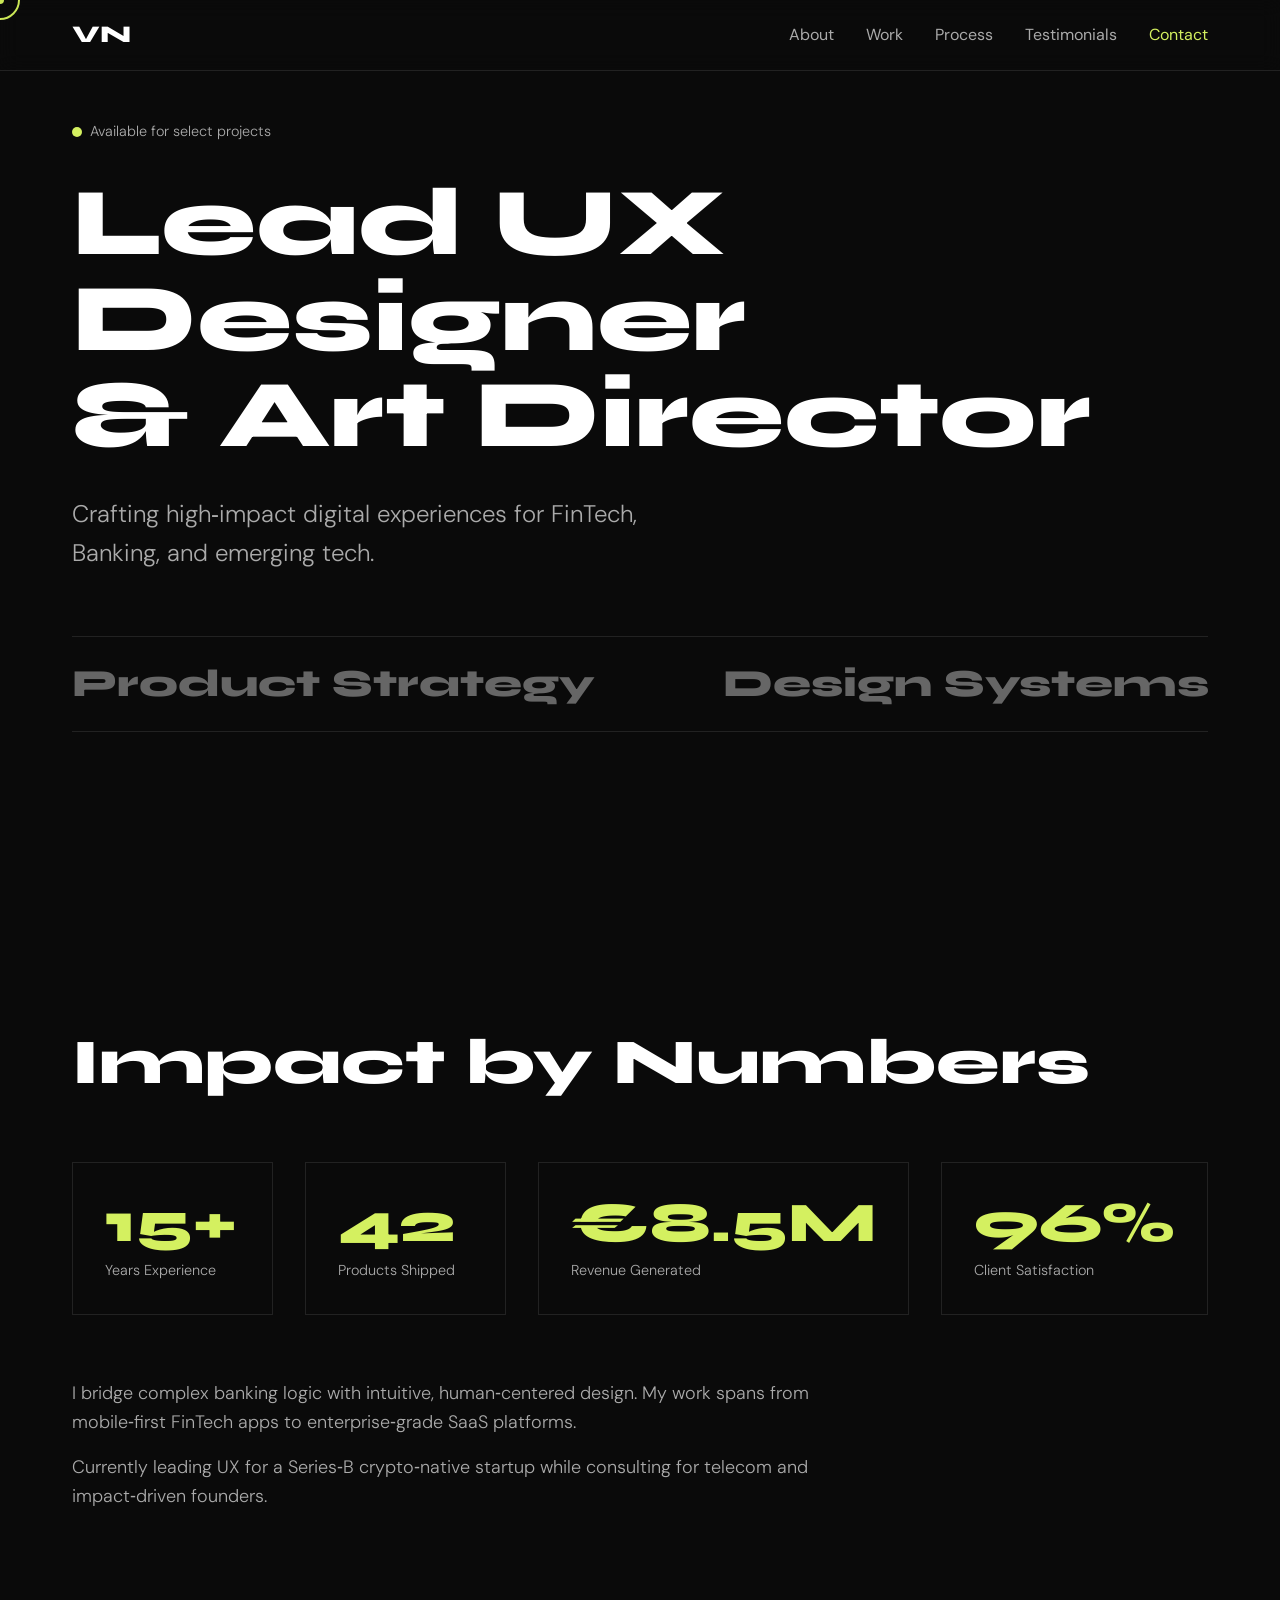
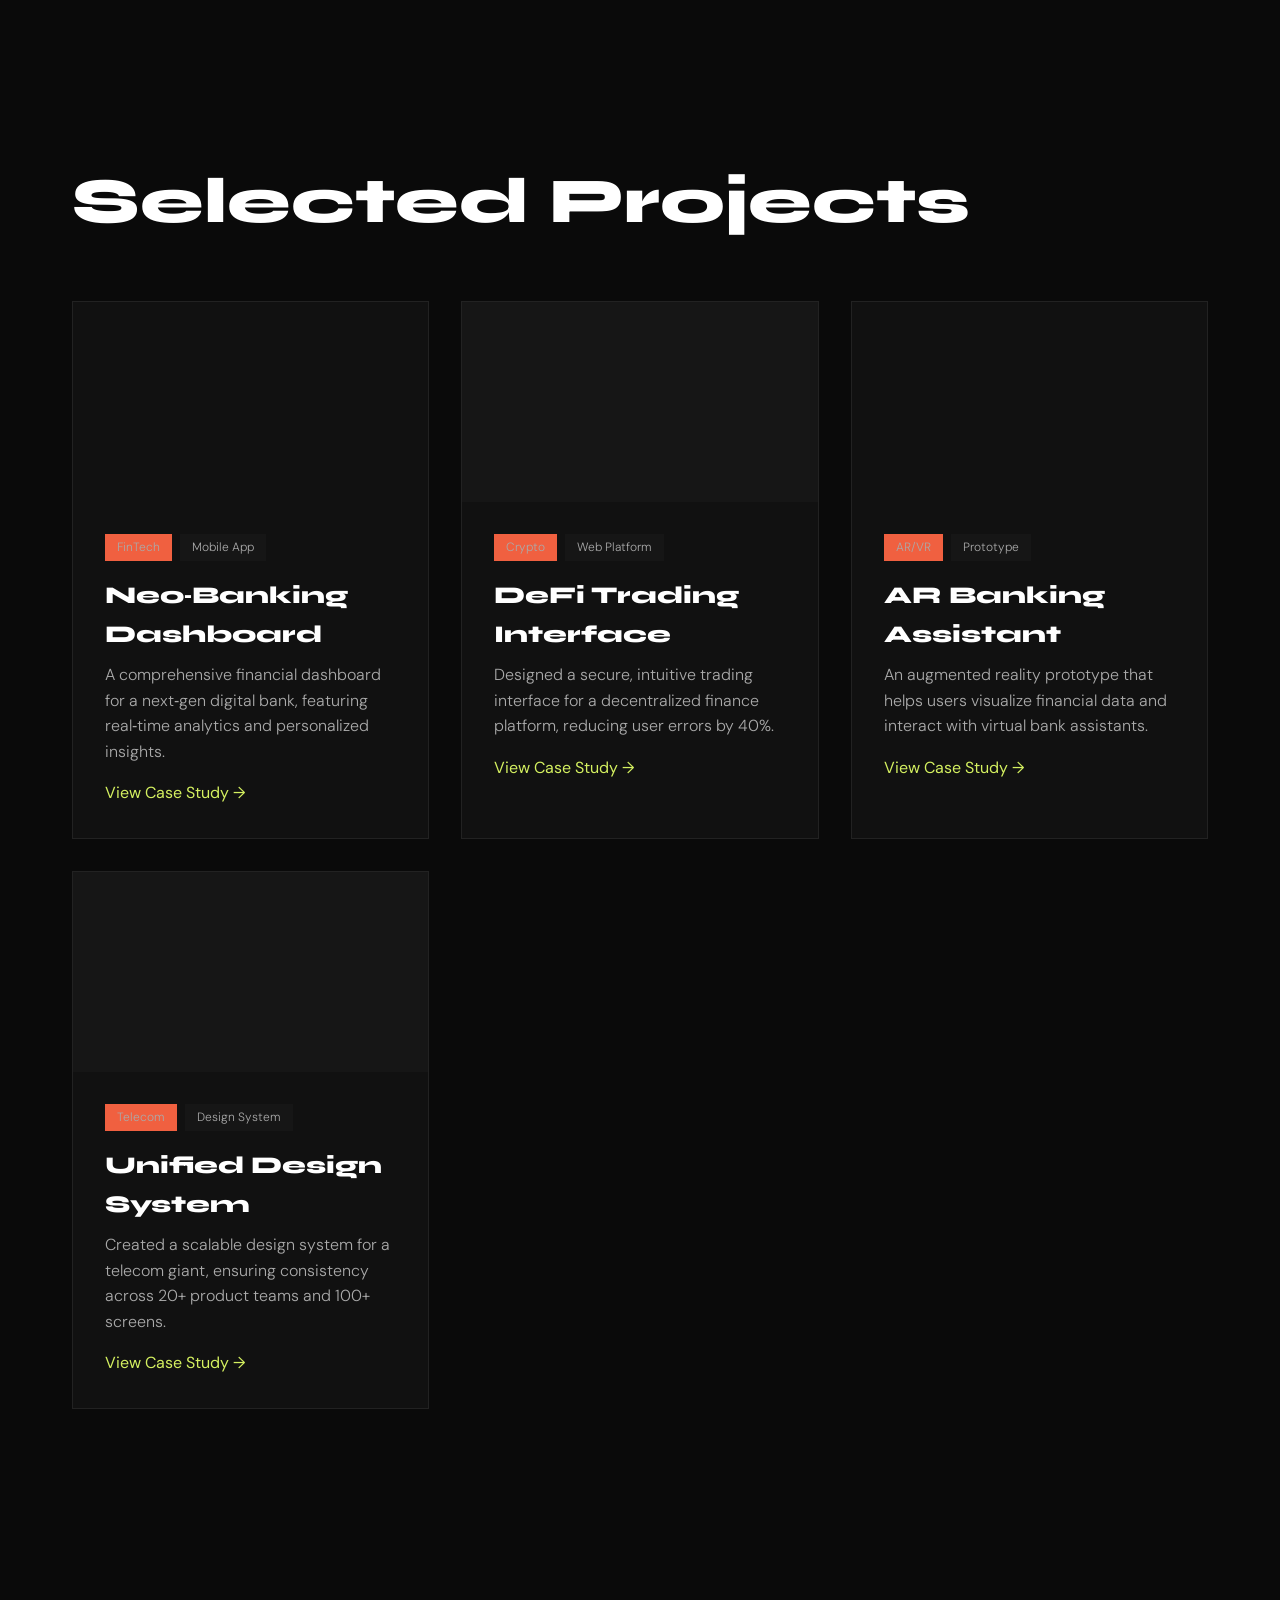
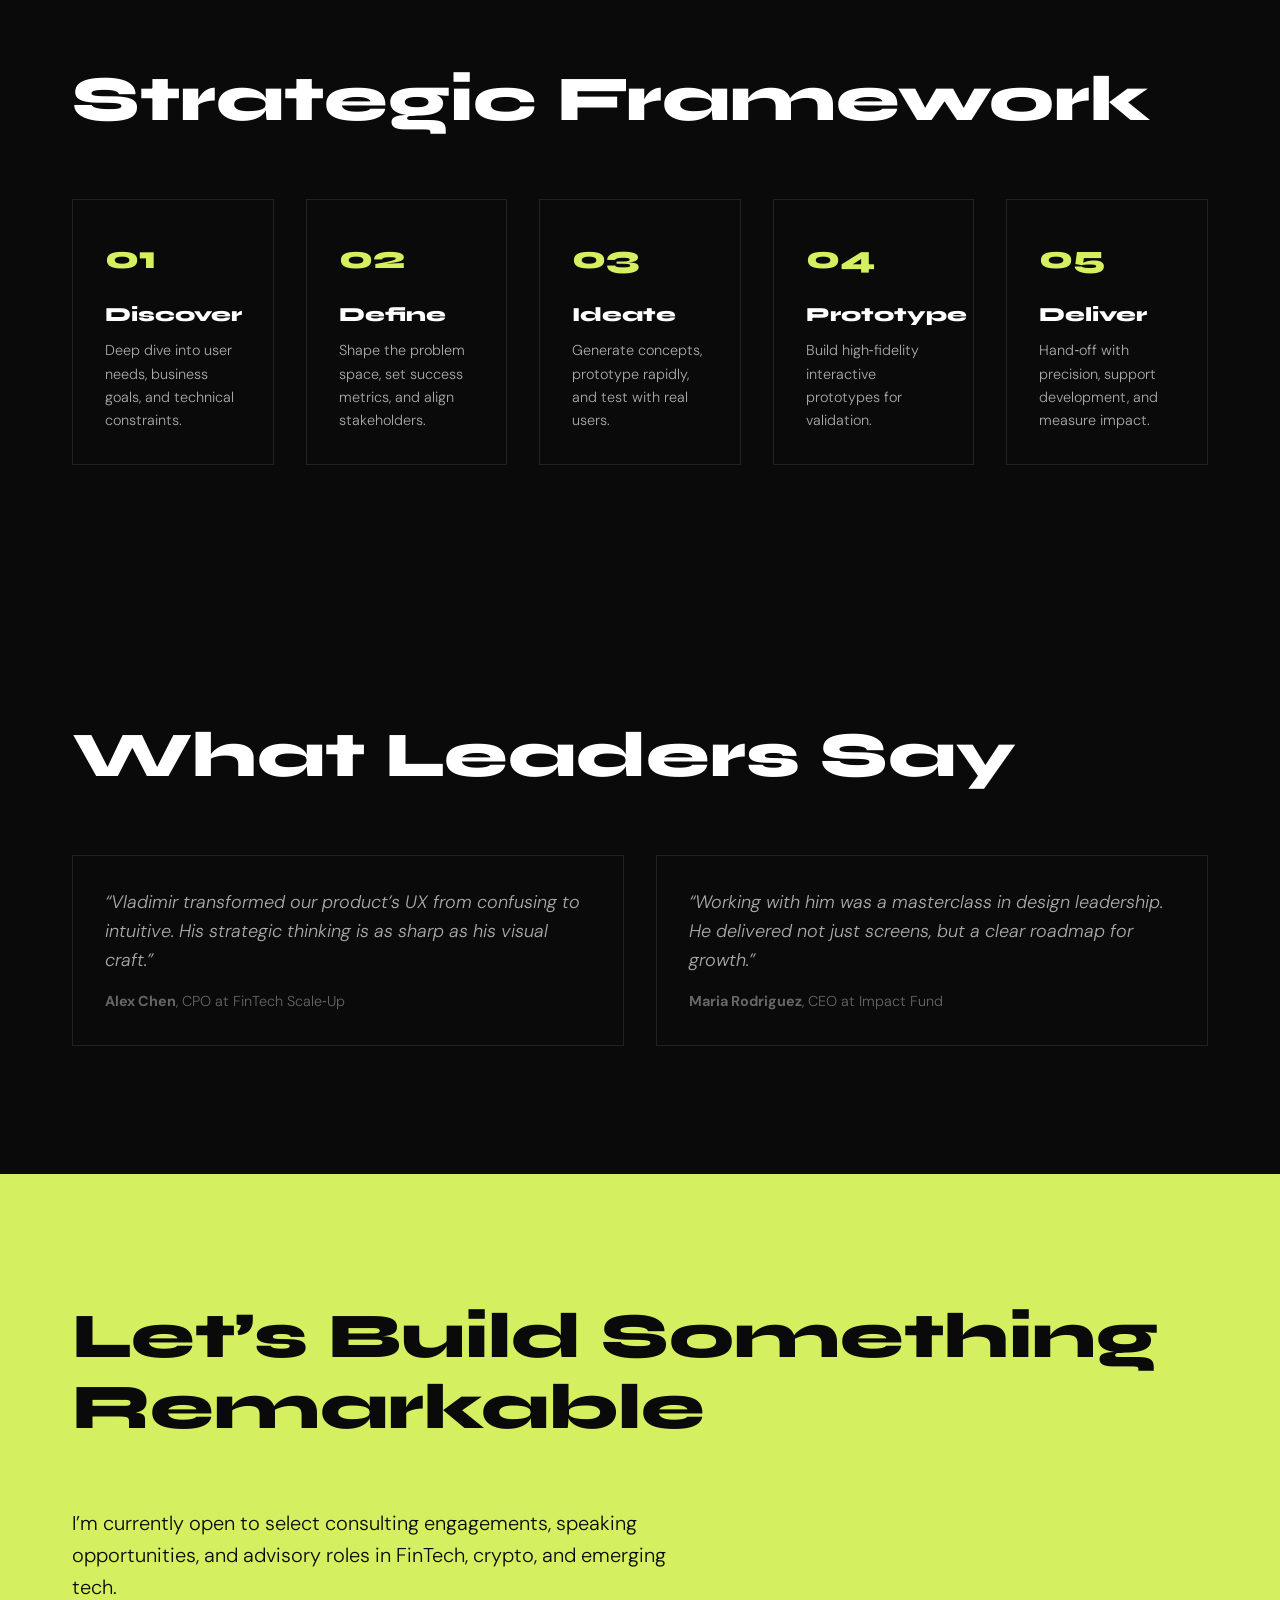
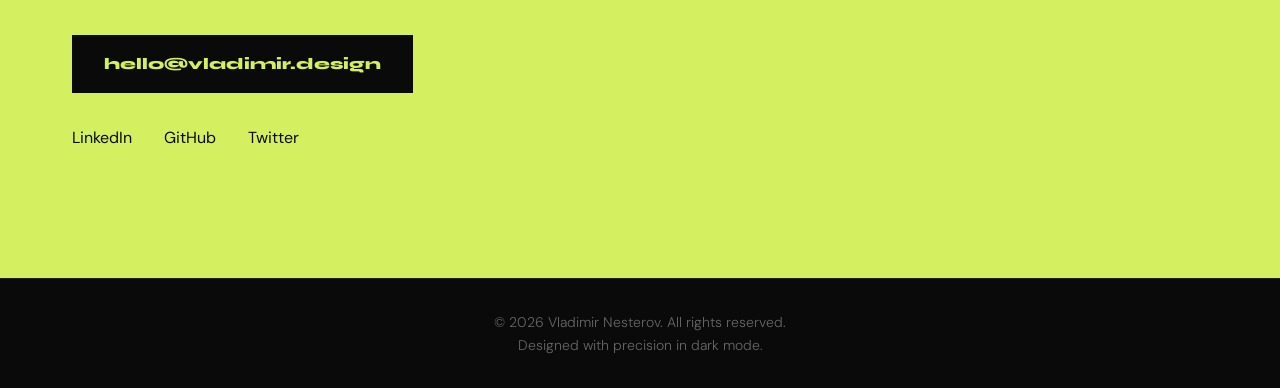
==== index.html @ 37f55fbb "Initial portfolio commit: dark editorial design with custom cursor, scroll reveal, and responsive la" ====
<!DOCTYPE html>
<html lang="en">
<head>
    <meta charset="UTF-8">
    <meta name="viewport" content="width=device-width, initial-scale=1.0">
    <title>Vladimir Nesterov — Lead UX Designer & Art Director</title>
    <meta name="description" content="Lead UX Designer & Art Director with 10+ years in FinTech and banking innovation. Dark editorial design portfolio.">
    <link rel="preconnect" href="https://fonts.googleapis.com">
    <link rel="preconnect" href="https://fonts.gstatic.com" crossorigin>
    <link href="https://fonts.googleapis.com/css2?family=Syne:wght@800&family=DM+Sans:ital,wght@0,300;0,400;0,500;1,300&display=swap" rel="stylesheet">
    <link rel="stylesheet" href="style.css">
    <link rel="icon" type="image/svg+xml" href="data:image/svg+xml,<svg xmlns=%22http://www.w3.org/2000/svg%22 viewBox=%220 0 100 100%22><text y=%22.9em%22 font-size=%2290%22>🎨</text></svg>">
</head>
<body>
    <!-- Custom cursor elements -->
    <div class="cursor-dot"></div>
    <div class="cursor-ring"></div>

    <!-- Navigation -->
    <header class="header">
        <nav class="nav container">
            <a href="#" class="nav-logo">VN</a>
            <ul class="nav-list">
                <li><a href="#about">About</a></li>
                <li><a href="#work">Work</a></li>
                <li><a href="#process">Process</a></li>
                <li><a href="#testimonials">Testimonials</a></li>
                <li><a href="#contact" class="nav-contact">Contact</a></li>
            </ul>
        </nav>
    </header>

    <main>
        <!-- Hero Section -->
        <section class="hero">
            <div class="hero-content container">
                <div class="hero-status">
                    <span class="status-dot"></span>
                    <span class="status-text">Available for select projects</span>
                </div>
                <h1 class="hero-title">
                    <span class="hero-line">Lead UX Designer</span>
                    <span class="hero-line">& Art Director</span>
                </h1>
                <p class="hero-subtitle">
                    Crafting high‑impact digital experiences for FinTech, Banking, and emerging tech.
                </p>
                <div class="hero-marquee">
                    <div class="marquee-track">
                        <span class="marquee-item">Product Strategy</span>
                        <span class="marquee-item">Design Systems</span>
                        <span class="marquee-item">UX Research</span>
                        <span class="marquee-item">AR/VR Prototyping</span>
                        <span class="marquee-item">Motion Design</span>
                        <span class="marquee-item">AI‑Driven Interfaces</span>
                        <span class="marquee-item">Product Strategy</span>
                        <span class="marquee-item">Design Systems</span>
                        <span class="marquee-item">UX Research</span>
                        <span class="marquee-item">AR/VR Prototyping</span>
                        <span class="marquee-item">Motion Design</span>
                        <span class="marquee-item">AI‑Driven Interfaces</span>
                    </div>
                </div>
            </div>
        </section>

        <!-- About / Stats -->
        <section class="about" id="about">
            <div class="container">
                <h2 class="section-title">Impact by Numbers</h2>
                <div class="stats-grid">
                    <div class="stat">
                        <div class="stat-number">15+</div>
                        <div class="stat-label">Years Experience</div>
                    </div>
                    <div class="stat">
                        <div class="stat-number">42</div>
                        <div class="stat-label">Products Shipped</div>
                    </div>
                    <div class="stat">
                        <div class="stat-number">€8.5M</div>
                        <div class="stat-label">Revenue Generated</div>
                    </div>
                    <div class="stat">
                        <div class="stat-number">96%</div>
                        <div class="stat-label">Client Satisfaction</div>
                    </div>
                </div>
                <div class="about-text">
                    <p>
                        I bridge complex banking logic with intuitive, human‑centered design.
                        My work spans from mobile‑first FinTech apps to enterprise‑grade SaaS platforms.
                    </p>
                    <p>
                        Currently leading UX for a Series‑B crypto‑native startup while consulting
                        for telecom and impact‑driven founders.
                    </p>
                </div>
            </div>
        </section>

        <!-- Work Grid -->
        <section class="work" id="work">
            <div class="container">
                <h2 class="section-title">Selected Projects</h2>
                <div class="work-grid">
                    <article class="project">
                        <div class="project-image" style="background-color: #111;"></div>
                        <div class="project-content">
                            <div class="project-tags">
                                <span class="tag" style="background-color: #f06040;">FinTech</span>
                                <span class="tag">Mobile App</span>
                            </div>
                            <h3 class="project-title">Neo‑Banking Dashboard</h3>
                            <p class="project-description">
                                A comprehensive financial dashboard for a next‑gen digital bank,
                                featuring real‑time analytics and personalized insights.
                            </p>
                            <a href="#" class="project-link">View Case Study →</a>
                        </div>
                    </article>
                    <article class="project">
                        <div class="project-image" style="background-color: #161616;"></div>
                        <div class="project-content">
                            <div class="project-tags">
                                <span class="tag" style="background-color: #f06040;">Crypto</span>
                                <span class="tag">Web Platform</span>
                            </div>
                            <h3 class="project-title">DeFi Trading Interface</h3>
                            <p class="project-description">
                                Designed a secure, intuitive trading interface for a decentralized
                                finance platform, reducing user errors by 40%.
                            </p>
                            <a href="#" class="project-link">View Case Study →</a>
                        </div>
                    </article>
                    <article class="project">
                        <div class="project-image" style="background-color: #111;"></div>
                        <div class="project-content">
                            <div class="project-tags">
                                <span class="tag" style="background-color: #f06040;">AR/VR</span>
                                <span class="tag">Prototype</span>
                            </div>
                            <h3 class="project-title">AR Banking Assistant</h3>
                            <p class="project-description">
                                An augmented reality prototype that helps users visualize financial
                                data and interact with virtual bank assistants.
                            </p>
                            <a href="#" class="project-link">View Case Study →</a>
                        </div>
                    </article>
                    <article class="project">
                        <div class="project-image" style="background-color: #161616;"></div>
                        <div class="project-content">
                            <div class="project-tags">
                                <span class="tag" style="background-color: #f06040;">Telecom</span>
                                <span class="tag">Design System</span>
                            </div>
                            <h3 class="project-title">Unified Design System</h3>
                            <p class="project-description">
                                Created a scalable design system for a telecom giant, ensuring
                                consistency across 20+ product teams and 100+ screens.
                            </p>
                            <a href="#" class="project-link">View Case Study →</a>
                        </div>
                    </article>
                </div>
            </div>
        </section>

        <!-- Process -->
        <section class="process" id="process">
            <div class="container">
                <h2 class="section-title">Strategic Framework</h2>
                <div class="process-steps">
                    <div class="step">
                        <div class="step-number">01</div>
                        <h3 class="step-title">Discover</h3>
                        <p class="step-description">
                            Deep dive into user needs, business goals, and technical constraints.
                        </p>
                    </div>
                    <div class="step">
                        <div class="step-number">02</div>
                        <h3 class="step-title">Define</h3>
                        <p class="step-description">
                            Shape the problem space, set success metrics, and align stakeholders.
                        </p>
                    </div>
                    <div class="step">
                        <div class="step-number">03</div>
                        <h3 class="step-title">Ideate</h3>
                        <p class="step-description">
                            Generate concepts, prototype rapidly, and test with real users.
                        </p>
                    </div>
                    <div class="step">
                        <div class="step-number">04</div>
                        <h3 class="step-title">Prototype</h3>
                        <p class="step-description">
                            Build high‑fidelity interactive prototypes for validation.
                        </p>
                    </div>
                    <div class="step">
                        <div class="step-number">05</div>
                        <h3 class="step-title">Deliver</h3>
                        <p class="step-description">
                            Hand‑off with precision, support development, and measure impact.
                        </p>
                    </div>
                </div>
            </div>
        </section>

        <!-- Testimonials -->
        <section class="testimonials" id="testimonials">
            <div class="container">
                <h2 class="section-title">What Leaders Say</h2>
                <div class="testimonials-grid">
                    <blockquote class="testimonial">
                        <p>
                            “Vladimir transformed our product’s UX from confusing to intuitive.
                            His strategic thinking is as sharp as his visual craft.”
                        </p>
                        <footer>
                            <strong>Alex Chen</strong>, CPO at FinTech Scale‑Up
                        </footer>
                    </blockquote>
                    <blockquote class="testimonial">
                        <p>
                            “Working with him was a masterclass in design leadership.
                            He delivered not just screens, but a clear roadmap for growth.”
                        </p>
                        <footer>
                            <strong>Maria Rodriguez</strong>, CEO at Impact Fund
                        </footer>
                    </blockquote>
                </div>
            </div>
        </section>

        <!-- Contact -->
        <section class="contact" id="contact">
            <div class="container">
                <h2 class="section-title">Let’s Build Something Remarkable</h2>
                <p class="contact-subtitle">
                    I’m currently open to select consulting engagements, speaking opportunities,
                    and advisory roles in FinTech, crypto, and emerging tech.
                </p>
                <a href="mailto:hello@example.com" class="contact-button">hello@vladimir.design</a>
                <div class="contact-links">
                    <a href="https://linkedin.com/in/vladimir">LinkedIn</a>
                    <a href="https://github.com/uncleBob812">GitHub</a>
                    <a href="https://twitter.com/vladimir">Twitter</a>
                </div>
            </div>
        </section>
    </main>

    <footer class="footer">
        <div class="container">
            <p>© 2026 Vladimir Nesterov. All rights reserved.</p>
            <p>Designed with precision in dark mode.</p>
        </div>
    </footer>

    <script src="script.js"></script>
</body>
</html>
---- style.css ----
/* Portfolio 2026 — Dark Editorial Design System */
:root {
    /* Colors */
    --bg-main: #0a0a0a;
    --bg-card: #111111;
    --bg-surface: #161616;
    --accent-primary: #d4f060;
    --accent-secondary: #f06040;
    --text-primary: #ffffff;
    --text-secondary: #aaaaaa;
    --text-muted: #666666;
    --border-color: #222222;

    /* Typography */
    --font-heading: 'Syne', sans-serif;
    --font-body: 'DM Sans', sans-serif;
    --font-weight-heading: 800;
    --font-weight-body: 300;
    --font-weight-medium: 400;

    /* Spacing */
    --space-xs: 0.5rem;
    --space-sm: 1rem;
    --space-md: 2rem;
    --space-lg: 4rem;
    --space-xl: 8rem;

    /* Border radius */
    --radius-none: 0px;
    --radius-sm: 4px;

    /* Transitions */
    --transition-fast: 150ms ease;
    --transition-medium: 300ms ease;
    --transition-slow: 500ms ease;
}

/* Reset & Base */
* {
    margin: 0;
    padding: 0;
    box-sizing: border-box;
}

html {
    scroll-behavior: smooth;
}

body {
    font-family: var(--font-body);
    font-weight: var(--font-weight-body);
    background-color: var(--bg-main);
    color: var(--text-primary);
    line-height: 1.6;
    overflow-x: hidden;
    cursor: none;
}

/* Custom Cursor */
.cursor-dot,
.cursor-ring {
    position: fixed;
    top: 0;
    left: 0;
    pointer-events: none;
    z-index: 9999;
    mix-blend-mode: difference;
    transform: translate(-50%, -50%);
}

.cursor-dot {
    width: 8px;
    height: 8px;
    background-color: var(--accent-primary);
    border-radius: 50%;
    transition: width 0.2s, height 0.2s;
}

.cursor-ring {
    width: 40px;
    height: 40px;
    border: 2px solid var(--accent-primary);
    border-radius: 50%;
    transition: width 0.3s, height 0.3s, opacity 0.3s;
}

body:hover .cursor-dot {
    width: 12px;
    height: 12px;
}

body:hover .cursor-ring {
    width: 60px;
    height: 60px;
}

/* Utility Classes */
.container {
    width: 100%;
    max-width: 1200px;
    margin: 0 auto;
    padding: 0 var(--space-sm);
}

@media (min-width: 768px) {
    .container {
        padding: 0 var(--space-md);
    }
}

.section-title {
    font-family: var(--font-heading);
    font-weight: var(--font-weight-heading);
    font-size: clamp(2.5rem, 5vw, 4rem);
    margin-bottom: var(--space-lg);
    line-height: 1.1;
}

/* Header */
.header {
    position: fixed;
    top: 0;
    left: 0;
    width: 100%;
    z-index: 1000;
    padding: var(--space-sm) 0;
    background-color: rgba(10, 10, 10, 0.9);
    backdrop-filter: blur(10px);
    border-bottom: 1px solid var(--border-color);
}

.nav {
    display: flex;
    justify-content: space-between;
    align-items: center;
}

.nav-logo {
    font-family: var(--font-heading);
    font-weight: var(--font-weight-heading);
    font-size: 1.5rem;
    color: var(--text-primary);
    text-decoration: none;
}

.nav-list {
    display: none;
    list-style: none;
    gap: var(--space-md);
}

@media (min-width: 768px) {
    .nav-list {
        display: flex;
    }
}

.nav-list a {
    color: var(--text-secondary);
    text-decoration: none;
    font-weight: var(--font-weight-medium);
    transition: color var(--transition-fast);
}

.nav-list a:hover {
    color: var(--text-primary);
}

.nav-contact {
    color: var(--accent-primary) !important;
}

/* Hero */
.hero {
    min-height: 100vh;
    display: flex;
    align-items: center;
    padding-top: 80px;
    padding-bottom: var(--space-xl);
    position: relative;
    overflow: hidden;
}

.hero-content {
    width: 100%;
}

.hero-status {
    display: flex;
    align-items: center;
    gap: var(--space-xs);
    margin-bottom: var(--space-md);
}

.status-dot {
    width: 10px;
    height: 10px;
    background-color: var(--accent-primary);
    border-radius: 50%;
    animation: pulse 2s infinite;
}

@keyframes pulse {
    0%, 100% { opacity: 1; }
    50% { opacity: 0.6; }
}

.status-text {
    font-size: 0.9rem;
    color: var(--text-secondary);
}

.hero-title {
    font-family: var(--font-heading);
    font-weight: var(--font-weight-heading);
    font-size: clamp(3rem, 8vw, 6rem);
    line-height: 1;
    margin-bottom: var(--space-md);
}

.hero-line {
    display: block;
}

.hero-subtitle {
    font-size: clamp(1.125rem, 2.5vw, 1.5rem);
    color: var(--text-secondary);
    max-width: 600px;
    margin-bottom: var(--space-lg);
}

/* Marquee */
.hero-marquee {
    overflow: hidden;
    margin-top: var(--space-lg);
    border-top: 1px solid var(--border-color);
    border-bottom: 1px solid var(--border-color);
}

.marquee-track {
    display: flex;
    animation: marquee 30s linear infinite;
    white-space: nowrap;
    padding: var(--space-sm) 0;
}

@keyframes marquee {
    0% { transform: translateX(0); }
    100% { transform: translateX(-50%); }
}

.marquee-item {
    font-family: var(--font-heading);
    font-weight: var(--font-weight-heading);
    font-size: clamp(1.5rem, 3vw, 2.5rem);
    color: var(--text-muted);
    margin-right: var(--space-xl);
}

/* About */
.about {
    padding: var(--space-xl) 0;
}

.stats-grid {
    display: grid;
    grid-template-columns: repeat(2, 1fr);
    gap: var(--space-md);
    margin-bottom: var(--space-lg);
}

@media (min-width: 768px) {
    .stats-grid {
        grid-template-columns: repeat(4, 1fr);
    }
}

.stat {
    border: 1px solid var(--border-color);
    padding: var(--space-md);
}

.stat-number {
    font-family: var(--font-heading);
    font-weight: var(--font-weight-heading);
    font-size: clamp(2.5rem, 5vw, 3.5rem);
    color: var(--accent-primary);
    line-height: 1;
}

.stat-label {
    font-size: 0.9rem;
    color: var(--text-secondary);
    margin-top: var(--space-xs);
}

.about-text {
    max-width: 800px;
    font-size: clamp(1rem, 2vw, 1.125rem);
    color: var(--text-secondary);
    display: grid;
    gap: var(--space-sm);
}

/* Work */
.work {
    padding: var(--space-xl) 0;
}

.work-grid {
    display: grid;
    grid-template-columns: repeat(auto-fit, minmax(300px, 1fr));
    gap: var(--space-md);
}

.project {
    background-color: var(--bg-card);
    border: 1px solid var(--border-color);
    transition: transform var(--transition-medium), background-color var(--transition-medium);
    overflow: hidden;
}

.project:hover {
    transform: translateY(-8px);
    background-color: var(--bg-surface);
}

.project-image {
    height: 200px;
    background-color: var(--bg-surface);
}

.project-content {
    padding: var(--space-md);
}

.project-tags {
    display: flex;
    gap: var(--space-xs);
    margin-bottom: var(--space-sm);
}

.tag {
    display: inline-block;
    padding: 0.25rem 0.75rem;
    background-color: var(--bg-surface);
    color: var(--text-secondary);
    font-size: 0.75rem;
    border-radius: var(--radius-none);
}

.project-title {
    font-family: var(--font-heading);
    font-weight: var(--font-weight-heading);
    font-size: 1.5rem;
    margin-bottom: var(--space-xs);
}

.project-description {
    color: var(--text-secondary);
    margin-bottom: var(--space-sm);
}

.project-link {
    color: var(--accent-primary);
    text-decoration: none;
    font-weight: var(--font-weight-medium);
    transition: opacity var(--transition-fast);
}

.project-link:hover {
    opacity: 0.8;
}

/* Process */
.process {
    padding: var(--space-xl) 0;
}

.process-steps {
    display: grid;
    grid-template-columns: repeat(auto-fit, minmax(200px, 1fr));
    gap: var(--space-md);
}

.step {
    border: 1px solid var(--border-color);
    padding: var(--space-md);
}

.step-number {
    font-family: var(--font-heading);
    font-weight: var(--font-weight-heading);
    font-size: 2rem;
    color: var(--accent-primary);
    margin-bottom: var(--space-sm);
}

.step-title {
    font-family: var(--font-heading);
    font-weight: var(--font-weight-heading);
    font-size: 1.25rem;
    margin-bottom: var(--space-xs);
}

.step-description {
    color: var(--text-secondary);
    font-size: 0.9rem;
}

/* Testimonials */
.testimonials {
    padding: var(--space-xl) 0;
}

.testimonials-grid {
    display: grid;
    grid-template-columns: repeat(auto-fit, minmax(300px, 1fr));
    gap: var(--space-md);
}

.testimonial {
    border: 1px solid var(--border-color);
    padding: var(--space-md);
}

.testimonial p {
    font-size: 1.125rem;
    color: var(--text-secondary);
    font-style: italic;
    margin-bottom: var(--space-sm);
}

.testimonial footer {
    font-size: 0.9rem;
    color: var(--text-muted);
}

/* Contact */
.contact {
    padding: var(--space-xl) 0;
    background-color: var(--accent-primary);
    color: var(--bg-main);
}

.contact .section-title {
    color: var(--bg-main);
}

.contact-subtitle {
    font-size: clamp(1rem, 2vw, 1.25rem);
    max-width: 600px;
    margin-bottom: var(--space-md);
}

.contact-button {
    display: inline-block;
    background-color: var(--bg-main);
    color: var(--accent-primary);
    padding: 1rem 2rem;
    font-family: var(--font-heading);
    font-weight: var(--font-weight-heading);
    text-decoration: none;
    border-radius: var(--radius-none);
    transition: transform var(--transition-fast);
}

.contact-button:hover {
    transform: scale(1.05);
}

.contact-links {
    margin-top: var(--space-md);
    display: flex;
    gap: var(--space-md);
}

.contact-links a {
    color: var(--bg-main);
    text-decoration: none;
    font-weight: var(--font-weight-medium);
}

.contact-links a:hover {
    text-decoration: underline;
}

/* Footer */
.footer {
    padding: var(--space-md) 0;
    border-top: 1px solid var(--border-color);
    color: var(--text-muted);
    font-size: 0.875rem;
    text-align: center;
}

/* Reveal animations */
.reveal {
    opacity: 0;
    transform: translateY(30px);
    transition: opacity 0.8s ease, transform 0.8s ease;
}

.reveal.visible {
    opacity: 1;
    transform: translateY(0);
}

/* Responsive */
@media (max-width: 767px) {
    .hero-title {
        font-size: clamp(2.5rem, 10vw, 4rem);
    }
    .marquee-item {
        font-size: 1.25rem;
    }
    .stats-grid {
        grid-template-columns: repeat(2, 1fr);
    }
    .work-grid {
        grid-template-columns: 1fr;
    }
    .process-steps {
        grid-template-columns: 1fr;
    }
    .testimonials-grid {
        grid-template-columns: 1fr;
    }
}
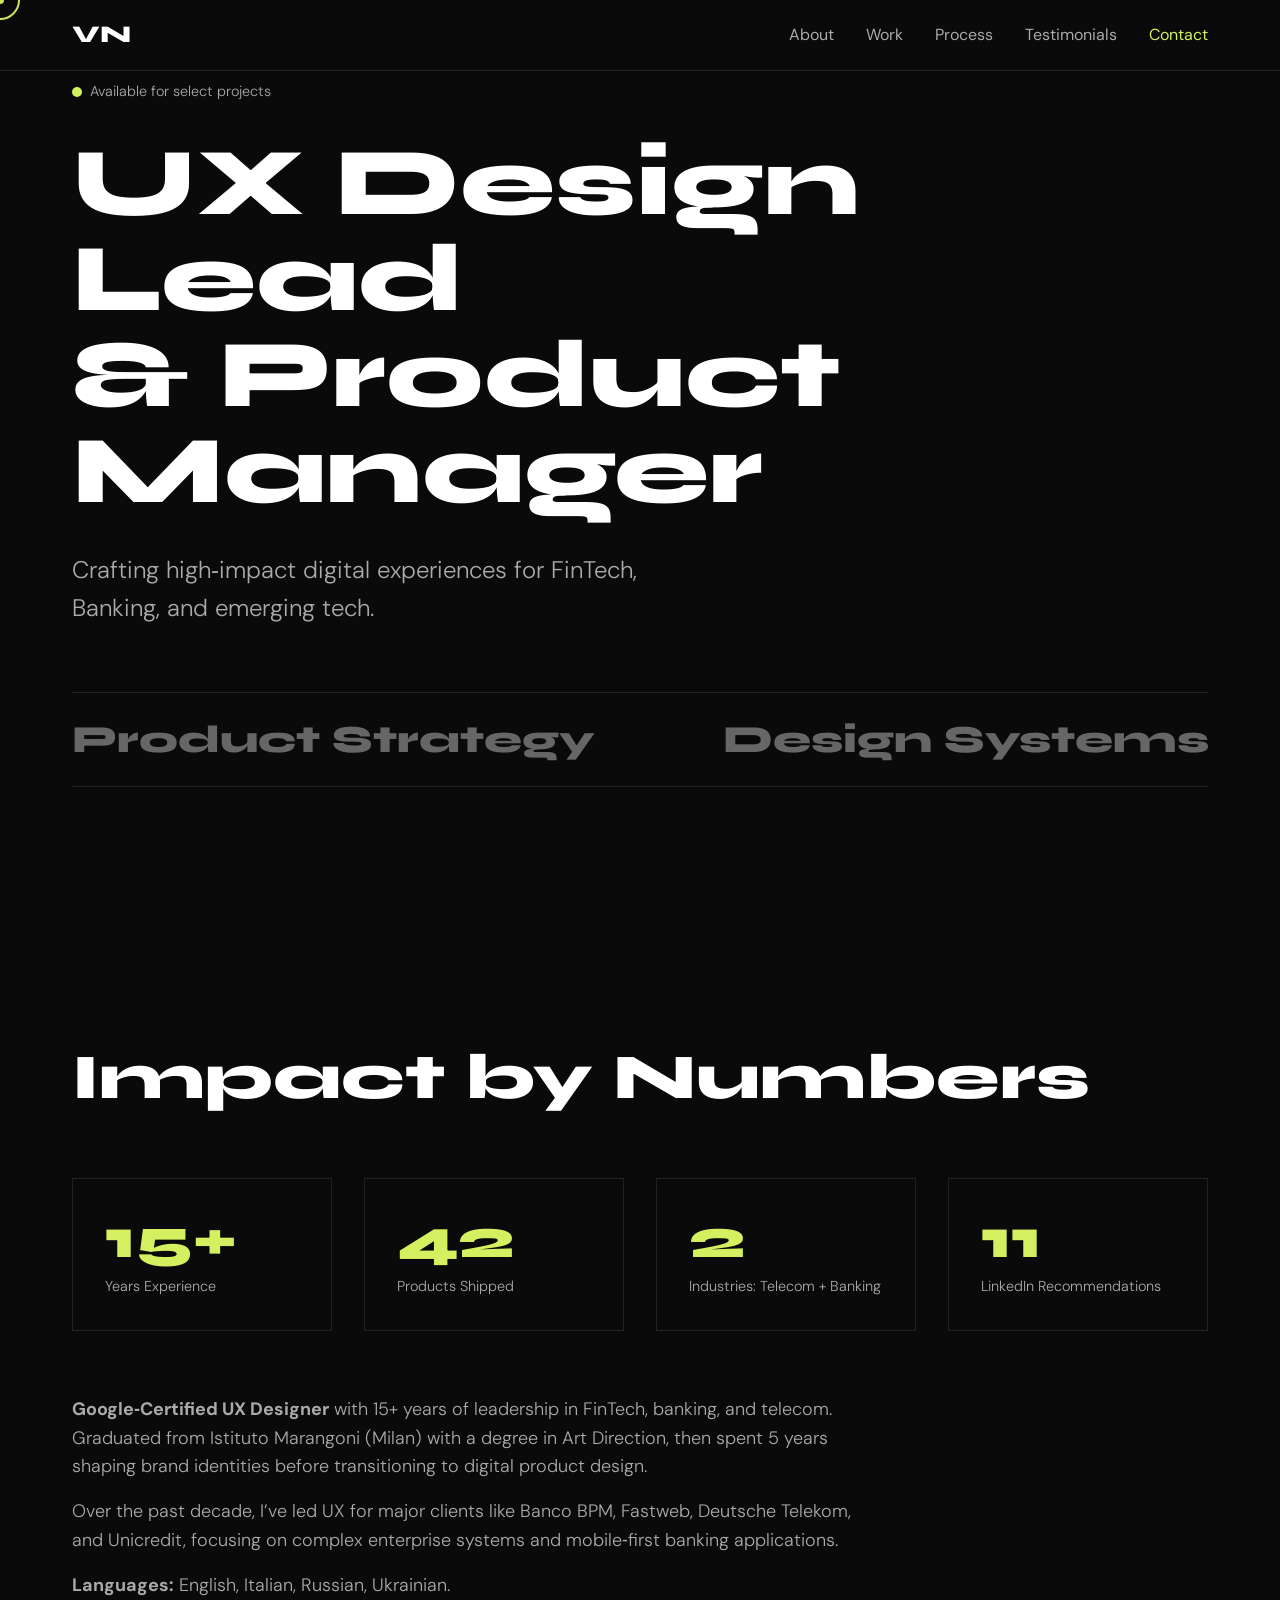
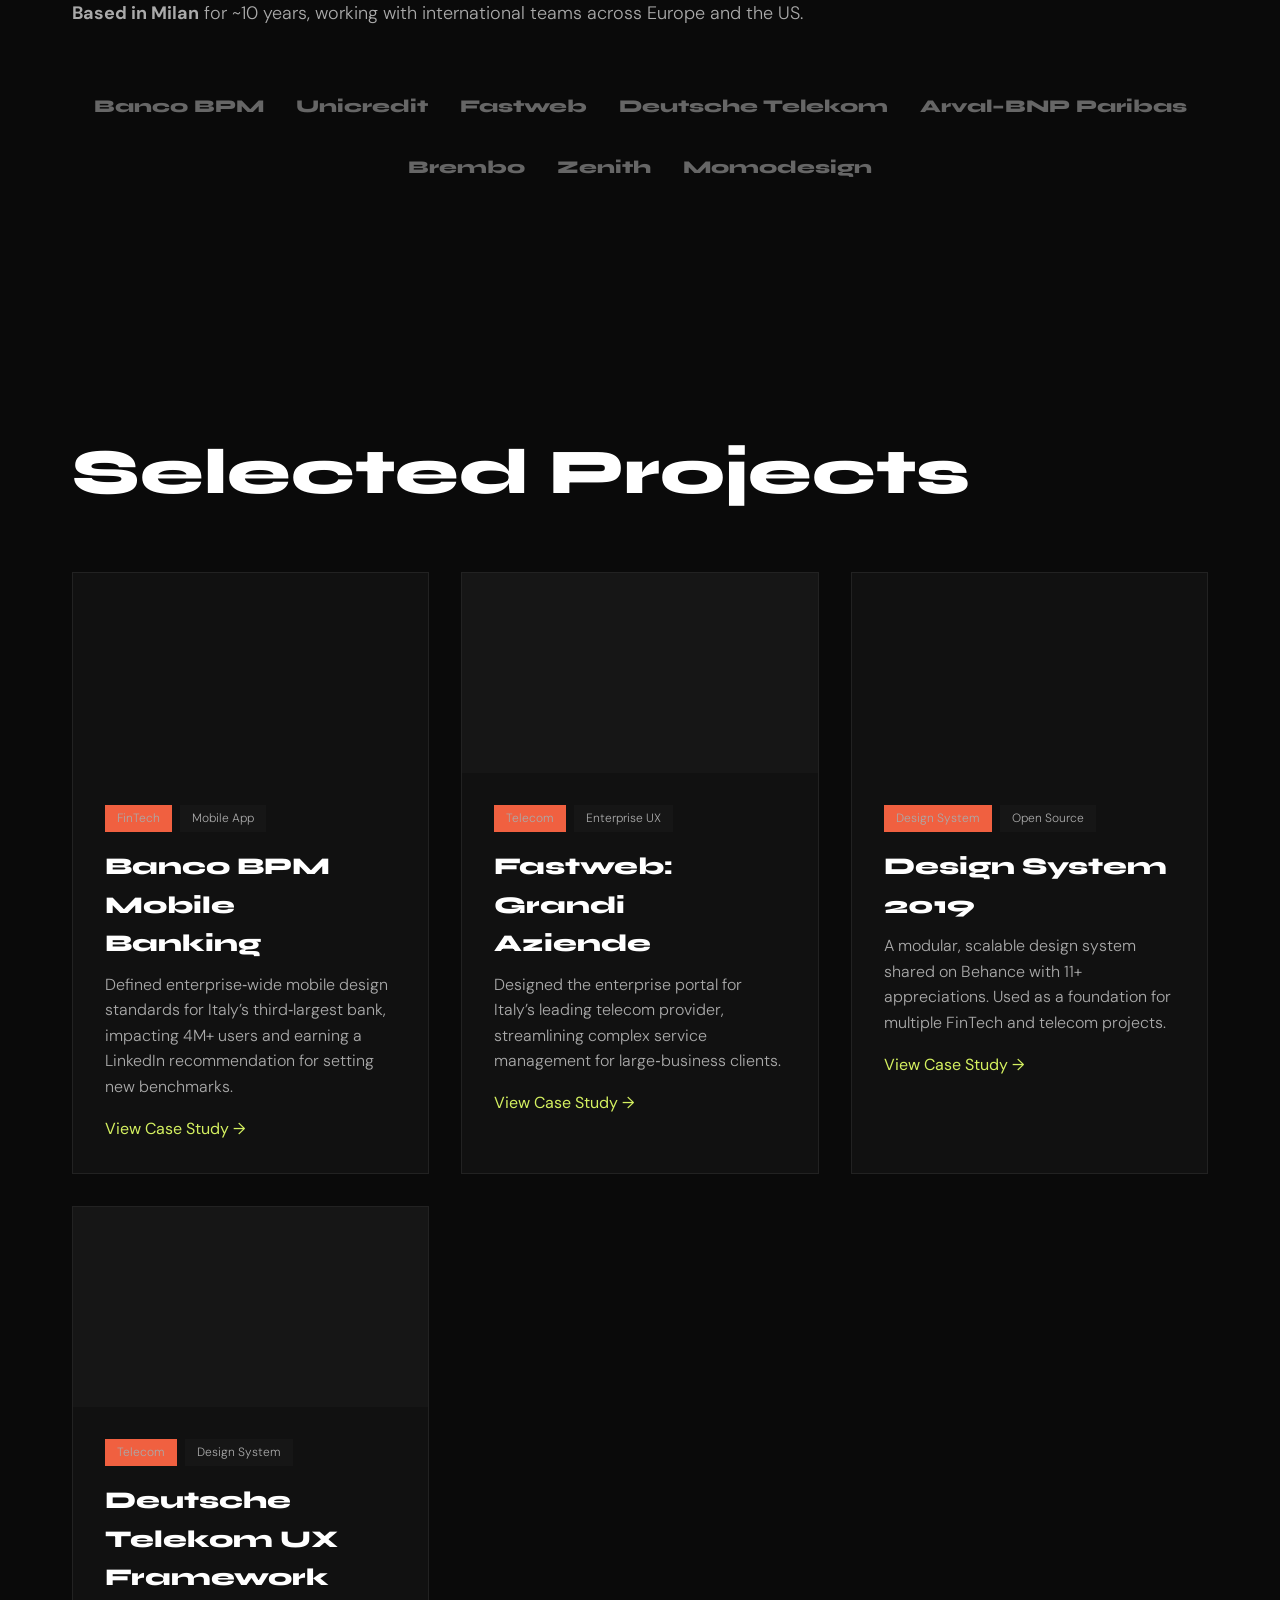
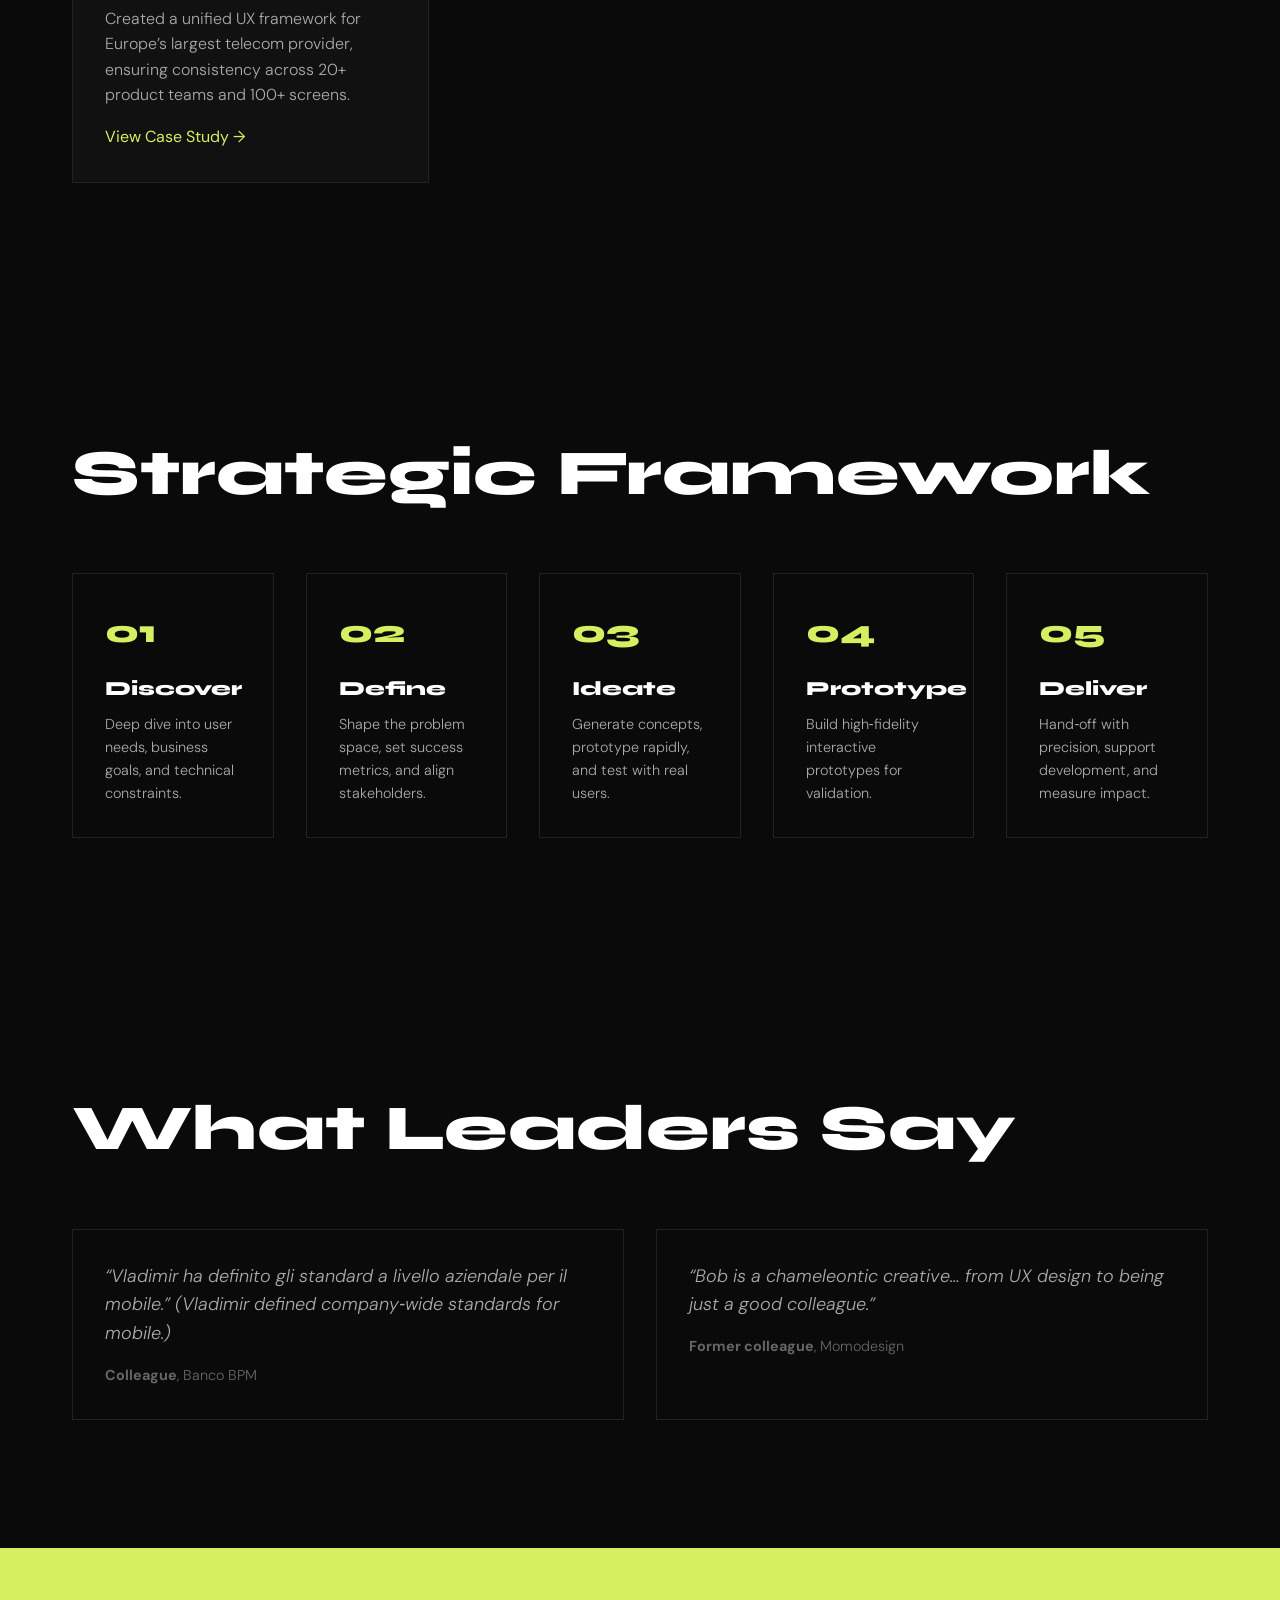
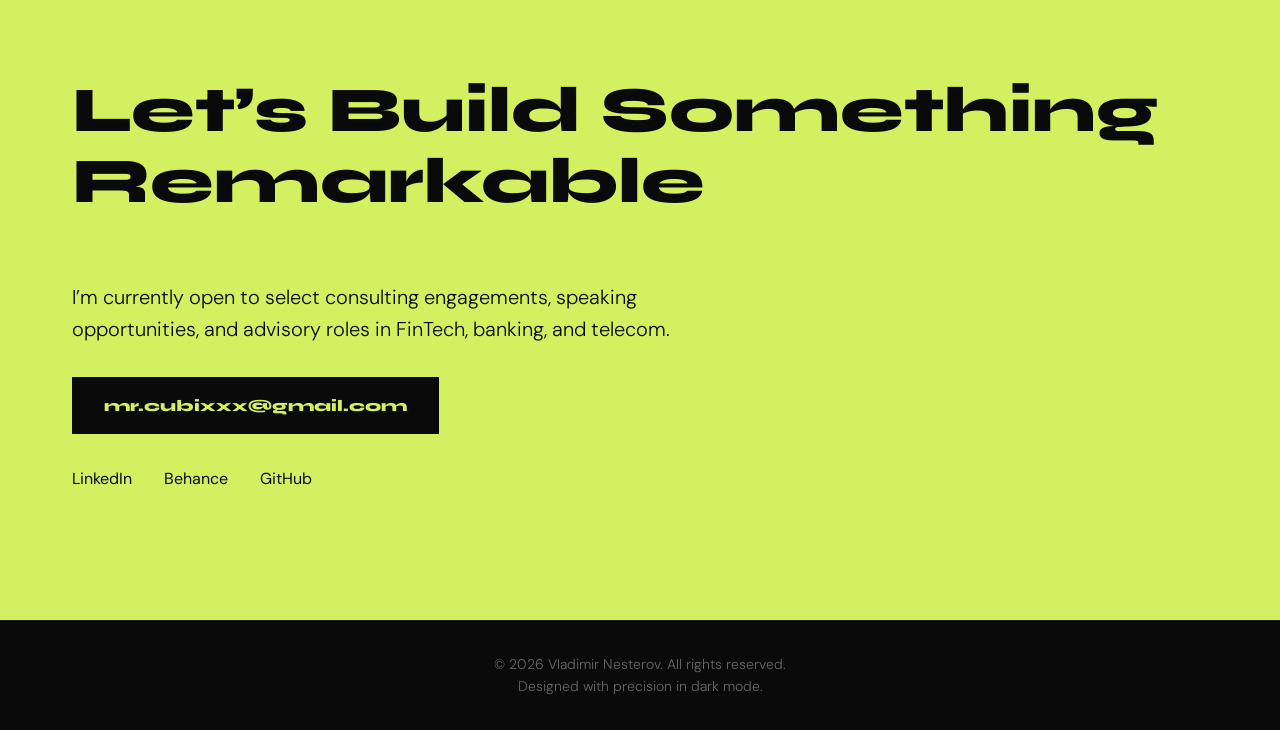
==== commit dfb2c9b6: "Update portfolio based on feedback: real projects, testimonials, stats, client logos, SEO, favicon" ====
--- a/index.html
+++ b/index.html
@@ -3,13 +3,20 @@
 <head>
     <meta charset="UTF-8">
     <meta name="viewport" content="width=device-width, initial-scale=1.0">
-    <title>Vladimir Nesterov — Lead UX Designer & Art Director</title>
-    <meta name="description" content="Lead UX Designer & Art Director with 10+ years in FinTech and banking innovation. Dark editorial design portfolio.">
+    <title>Vladimir Nesterov — UX Design Lead & Product Manager</title>
+    <meta name="description" content="UX Design Lead & Product Manager with 15+ years in FinTech, banking, and telecom. Google‑certified professional with 11 LinkedIn recommendations.">
+    <meta property="og:title" content="Vladimir Nesterov — UX Design Lead & Product Manager">
+    <meta property="og:description" content="15+ years in FinTech, banking, and telecom. Google‑certified with 11 LinkedIn recommendations.">
+    <meta property="og:image" content="https://images.unsplash.com/photo-1558655146-364adaf1fcc9?ixlib=rb-1.2.1&auto=format&fit=crop&w=1200&h=630&q=80">
+    <meta property="og:url" content="https://unclebob812.github.io/Portfolio-2026/">
+    <meta property="og:type" content="website">
+    <meta name="twitter:card" content="summary_large_image">
+    <meta name="twitter:creator" content="@uncleBob812">
     <link rel="preconnect" href="https://fonts.googleapis.com">
     <link rel="preconnect" href="https://fonts.gstatic.com" crossorigin>
     <link href="https://fonts.googleapis.com/css2?family=Syne:wght@800&family=DM+Sans:ital,wght@0,300;0,400;0,500;1,300&display=swap" rel="stylesheet">
     <link rel="stylesheet" href="style.css">
-    <link rel="icon" type="image/svg+xml" href="data:image/svg+xml,<svg xmlns=%22http://www.w3.org/2000/svg%22 viewBox=%220 0 100 100%22><text y=%22.9em%22 font-size=%2290%22>🎨</text></svg>">
+    <link rel="icon" type="image/svg+xml" href="data:image/svg+xml,<svg xmlns='http://www.w3.org/2000/svg' viewBox='0 0 100 100'><style>text { font-family: monospace; font-weight: bold; fill: %23d4f060; }</style><text x='50%' y='50%' text-anchor='middle' dy='0.35em' font-size='60'>VN</text></svg>">
 </head>
 <body>
     <!-- Custom cursor elements -->
@@ -39,8 +46,8 @@
                     <span class="status-text">Available for select projects</span>
                 </div>
                 <h1 class="hero-title">
-                    <span class="hero-line">Lead UX Designer</span>
-                    <span class="hero-line">& Art Director</span>
+                    <span class="hero-line">UX Design Lead</span>
+                    <span class="hero-line">& Product Manager</span>
                 </h1>
                 <p class="hero-subtitle">
                     Crafting high‑impact digital experiences for FinTech, Banking, and emerging tech.
@@ -78,23 +85,39 @@
                         <div class="stat-label">Products Shipped</div>
                     </div>
                     <div class="stat">
-                        <div class="stat-number">€8.5M</div>
-                        <div class="stat-label">Revenue Generated</div>
-                    </div>
-                    <div class="stat">
-                        <div class="stat-number">96%</div>
-                        <div class="stat-label">Client Satisfaction</div>
+                        <div class="stat-number">2</div>
+                        <div class="stat-label">Industries: Telecom + Banking</div>
+                    </div>
+                    <div class="stat">
+                        <div class="stat-number">11</div>
+                        <div class="stat-label">LinkedIn Recommendations</div>
                     </div>
                 </div>
                 <div class="about-text">
                     <p>
-                        I bridge complex banking logic with intuitive, human‑centered design.
-                        My work spans from mobile‑first FinTech apps to enterprise‑grade SaaS platforms.
+                        <strong>Google‑Certified UX Designer</strong> with 15+ years of leadership in FinTech, banking, and telecom.
+                        Graduated from Istituto Marangoni (Milan) with a degree in Art Direction, then spent 5 years shaping brand identities before transitioning to digital product design.
                     </p>
                     <p>
-                        Currently leading UX for a Series‑B crypto‑native startup while consulting
-                        for telecom and impact‑driven founders.
+                        Over the past decade, I’ve led UX for major clients like Banco BPM, Fastweb, Deutsche Telekom, and Unicredit,
+                        focusing on complex enterprise systems and mobile‑first banking applications.
                     </p>
+                    <p>
+                        <strong>Languages:</strong> English, Italian, Russian, Ukrainian.<br>
+                        <strong>Based in Milan</strong> for ~10 years, working with international teams across Europe and the US.
+                    </p>
+                </div>
+                <div class="client-logos">
+                    <div class="logos-strip">
+                        <span>Banco BPM</span>
+                        <span>Unicredit</span>
+                        <span>Fastweb</span>
+                        <span>Deutsche Telekom</span>
+                        <span>Arval–BNP Paribas</span>
+                        <span>Brembo</span>
+                        <span>Zenith</span>
+                        <span>Momodesign</span>
+                    </div>
                 </div>
             </div>
         </section>
@@ -111,42 +134,42 @@
                                 <span class="tag" style="background-color: #f06040;">FinTech</span>
                                 <span class="tag">Mobile App</span>
                             </div>
-                            <h3 class="project-title">Neo‑Banking Dashboard</h3>
-                            <p class="project-description">
-                                A comprehensive financial dashboard for a next‑gen digital bank,
-                                featuring real‑time analytics and personalized insights.
-                            </p>
-                            <a href="#" class="project-link">View Case Study →</a>
+                            <h3 class="project-title">Banco BPM Mobile Banking</h3>
+                            <p class="project-description">
+                                Defined enterprise‑wide mobile design standards for Italy’s third‑largest bank,
+                                impacting 4M+ users and earning a LinkedIn recommendation for setting new benchmarks.
+                            </p>
+                            <a href="https://www.behance.net/mrcubixxx946f" class="project-link">View Case Study →</a>
                         </div>
                     </article>
                     <article class="project">
                         <div class="project-image" style="background-color: #161616;"></div>
                         <div class="project-content">
                             <div class="project-tags">
-                                <span class="tag" style="background-color: #f06040;">Crypto</span>
-                                <span class="tag">Web Platform</span>
-                            </div>
-                            <h3 class="project-title">DeFi Trading Interface</h3>
-                            <p class="project-description">
-                                Designed a secure, intuitive trading interface for a decentralized
-                                finance platform, reducing user errors by 40%.
-                            </p>
-                            <a href="#" class="project-link">View Case Study →</a>
+                                <span class="tag" style="background-color: #f06040;">Telecom</span>
+                                <span class="tag">Enterprise UX</span>
+                            </div>
+                            <h3 class="project-title">Fastweb: Grandi Aziende</h3>
+                            <p class="project-description">
+                                Designed the enterprise portal for Italy’s leading telecom provider,
+                                streamlining complex service management for large‑business clients.
+                            </p>
+                            <a href="https://www.behance.net/mrcubixxx946f" class="project-link">View Case Study →</a>
                         </div>
                     </article>
                     <article class="project">
                         <div class="project-image" style="background-color: #111;"></div>
                         <div class="project-content">
                             <div class="project-tags">
-                                <span class="tag" style="background-color: #f06040;">AR/VR</span>
-                                <span class="tag">Prototype</span>
-                            </div>
-                            <h3 class="project-title">AR Banking Assistant</h3>
-                            <p class="project-description">
-                                An augmented reality prototype that helps users visualize financial
-                                data and interact with virtual bank assistants.
-                            </p>
-                            <a href="#" class="project-link">View Case Study →</a>
+                                <span class="tag" style="background-color: #f06040;">Design System</span>
+                                <span class="tag">Open Source</span>
+                            </div>
+                            <h3 class="project-title">Design System 2019</h3>
+                            <p class="project-description">
+                                A modular, scalable design system shared on Behance with 11+ appreciations.
+                                Used as a foundation for multiple FinTech and telecom projects.
+                            </p>
+                            <a href="https://www.behance.net/mrcubixxx946f" class="project-link">View Case Study →</a>
                         </div>
                     </article>
                     <article class="project">
@@ -156,12 +179,12 @@
                                 <span class="tag" style="background-color: #f06040;">Telecom</span>
                                 <span class="tag">Design System</span>
                             </div>
-                            <h3 class="project-title">Unified Design System</h3>
-                            <p class="project-description">
-                                Created a scalable design system for a telecom giant, ensuring
-                                consistency across 20+ product teams and 100+ screens.
-                            </p>
-                            <a href="#" class="project-link">View Case Study →</a>
+                            <h3 class="project-title">Deutsche Telekom UX Framework</h3>
+                            <p class="project-description">
+                                Created a unified UX framework for Europe’s largest telecom provider,
+                                ensuring consistency across 20+ product teams and 100+ screens.
+                            </p>
+                            <a href="https://www.behance.net/mrcubixxx946f" class="project-link">View Case Study →</a>
                         </div>
                     </article>
                 </div>
@@ -219,20 +242,19 @@
                 <div class="testimonials-grid">
                     <blockquote class="testimonial">
                         <p>
-                            “Vladimir transformed our product’s UX from confusing to intuitive.
-                            His strategic thinking is as sharp as his visual craft.”
+                            “Vladimir ha definito gli standard a livello aziendale per il mobile.”
+                            (Vladimir defined company‑wide standards for mobile.)
                         </p>
                         <footer>
-                            <strong>Alex Chen</strong>, CPO at FinTech Scale‑Up
+                            <strong>Colleague</strong>, Banco BPM
                         </footer>
                     </blockquote>
                     <blockquote class="testimonial">
                         <p>
-                            “Working with him was a masterclass in design leadership.
-                            He delivered not just screens, but a clear roadmap for growth.”
+                            “Bob is a chameleontic creative… from UX design to being just a good colleague.”
                         </p>
                         <footer>
-                            <strong>Maria Rodriguez</strong>, CEO at Impact Fund
+                            <strong>Former colleague</strong>, Momodesign
                         </footer>
                     </blockquote>
                 </div>
@@ -245,13 +267,13 @@
                 <h2 class="section-title">Let’s Build Something Remarkable</h2>
                 <p class="contact-subtitle">
                     I’m currently open to select consulting engagements, speaking opportunities,
-                    and advisory roles in FinTech, crypto, and emerging tech.
+                    and advisory roles in FinTech, banking, and telecom.
                 </p>
-                <a href="mailto:hello@example.com" class="contact-button">hello@vladimir.design</a>
+                <a href="mailto:mr.cubixxx@gmail.com" class="contact-button">mr.cubixxx@gmail.com</a>
                 <div class="contact-links">
-                    <a href="https://linkedin.com/in/vladimir">LinkedIn</a>
+                    <a href="https://linkedin.com/in/vladimir-nesterov">LinkedIn</a>
+                    <a href="https://www.behance.net/mrcubixxx946f">Behance</a>
                     <a href="https://github.com/uncleBob812">GitHub</a>
-                    <a href="https://twitter.com/vladimir">Twitter</a>
                 </div>
             </div>
         </section>
--- a/style.css
+++ b/style.css
@@ -302,6 +302,33 @@
     gap: var(--space-sm);
 }
 
+/* Client Logos */
+.client-logos {
+    margin-top: var(--space-lg);
+    overflow: hidden;
+}
+
+.logos-strip {
+    display: flex;
+    flex-wrap: wrap;
+    justify-content: center;
+    align-items: center;
+    gap: var(--space-md);
+    font-family: var(--font-heading);
+    font-weight: var(--font-weight-heading);
+    font-size: 1.125rem;
+    color: var(--text-muted);
+}
+
+.logos-strip span {
+    white-space: nowrap;
+    transition: color var(--transition-fast);
+}
+
+.logos-strip span:hover {
+    color: var(--accent-primary);
+}
+
 /* Work */
 .work {
     padding: var(--space-xl) 0;
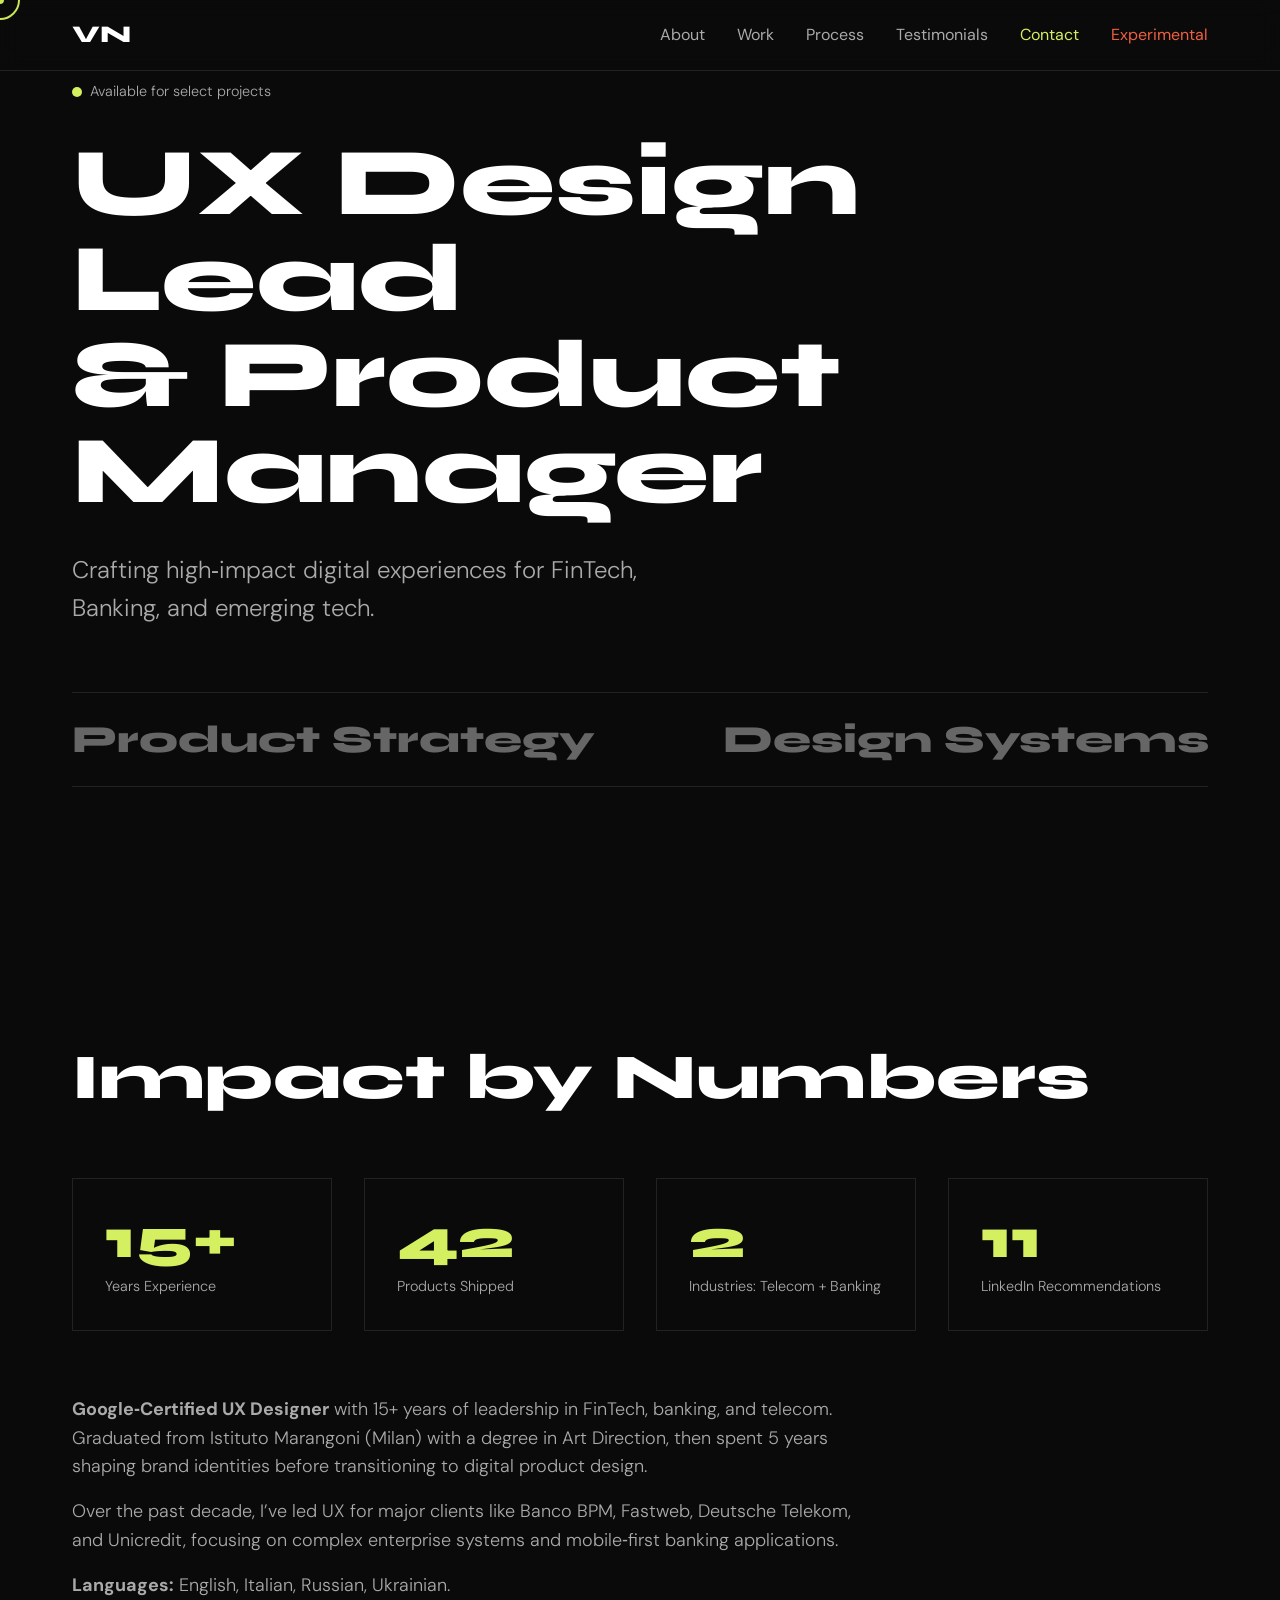
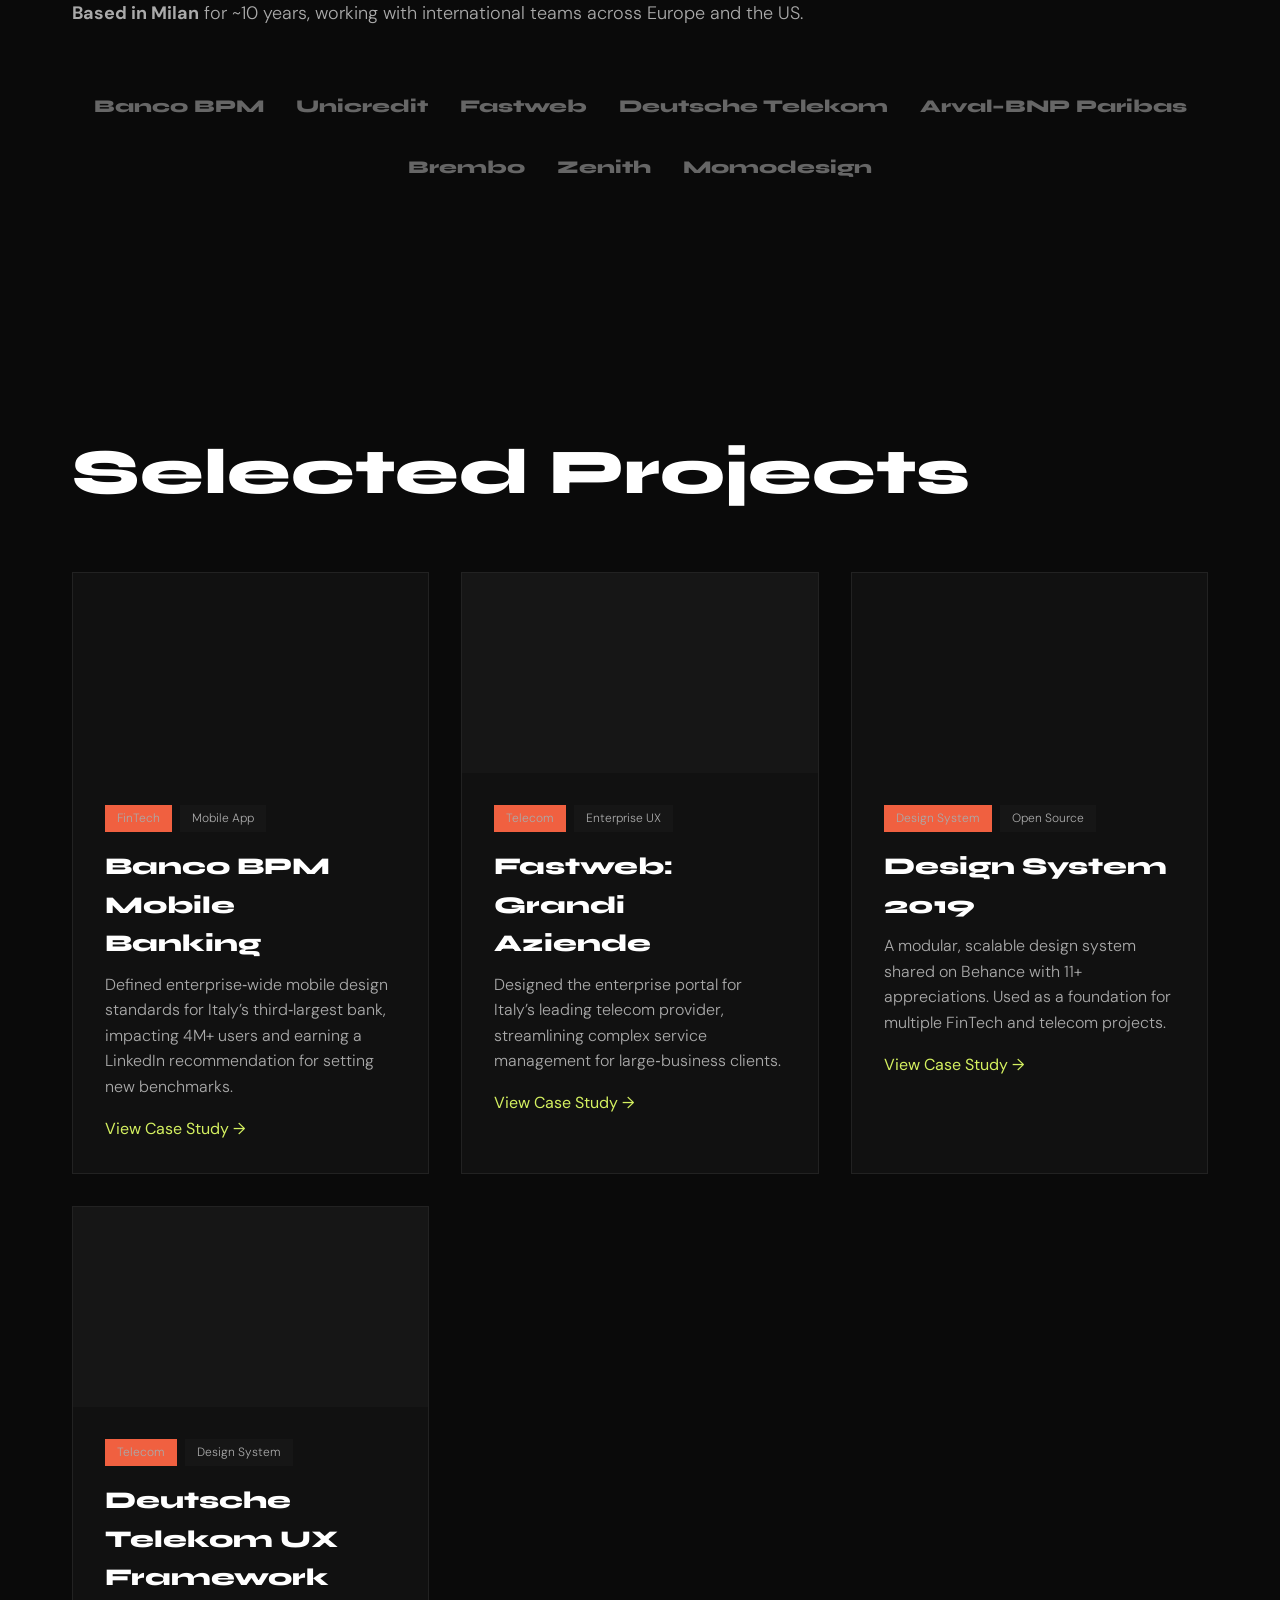
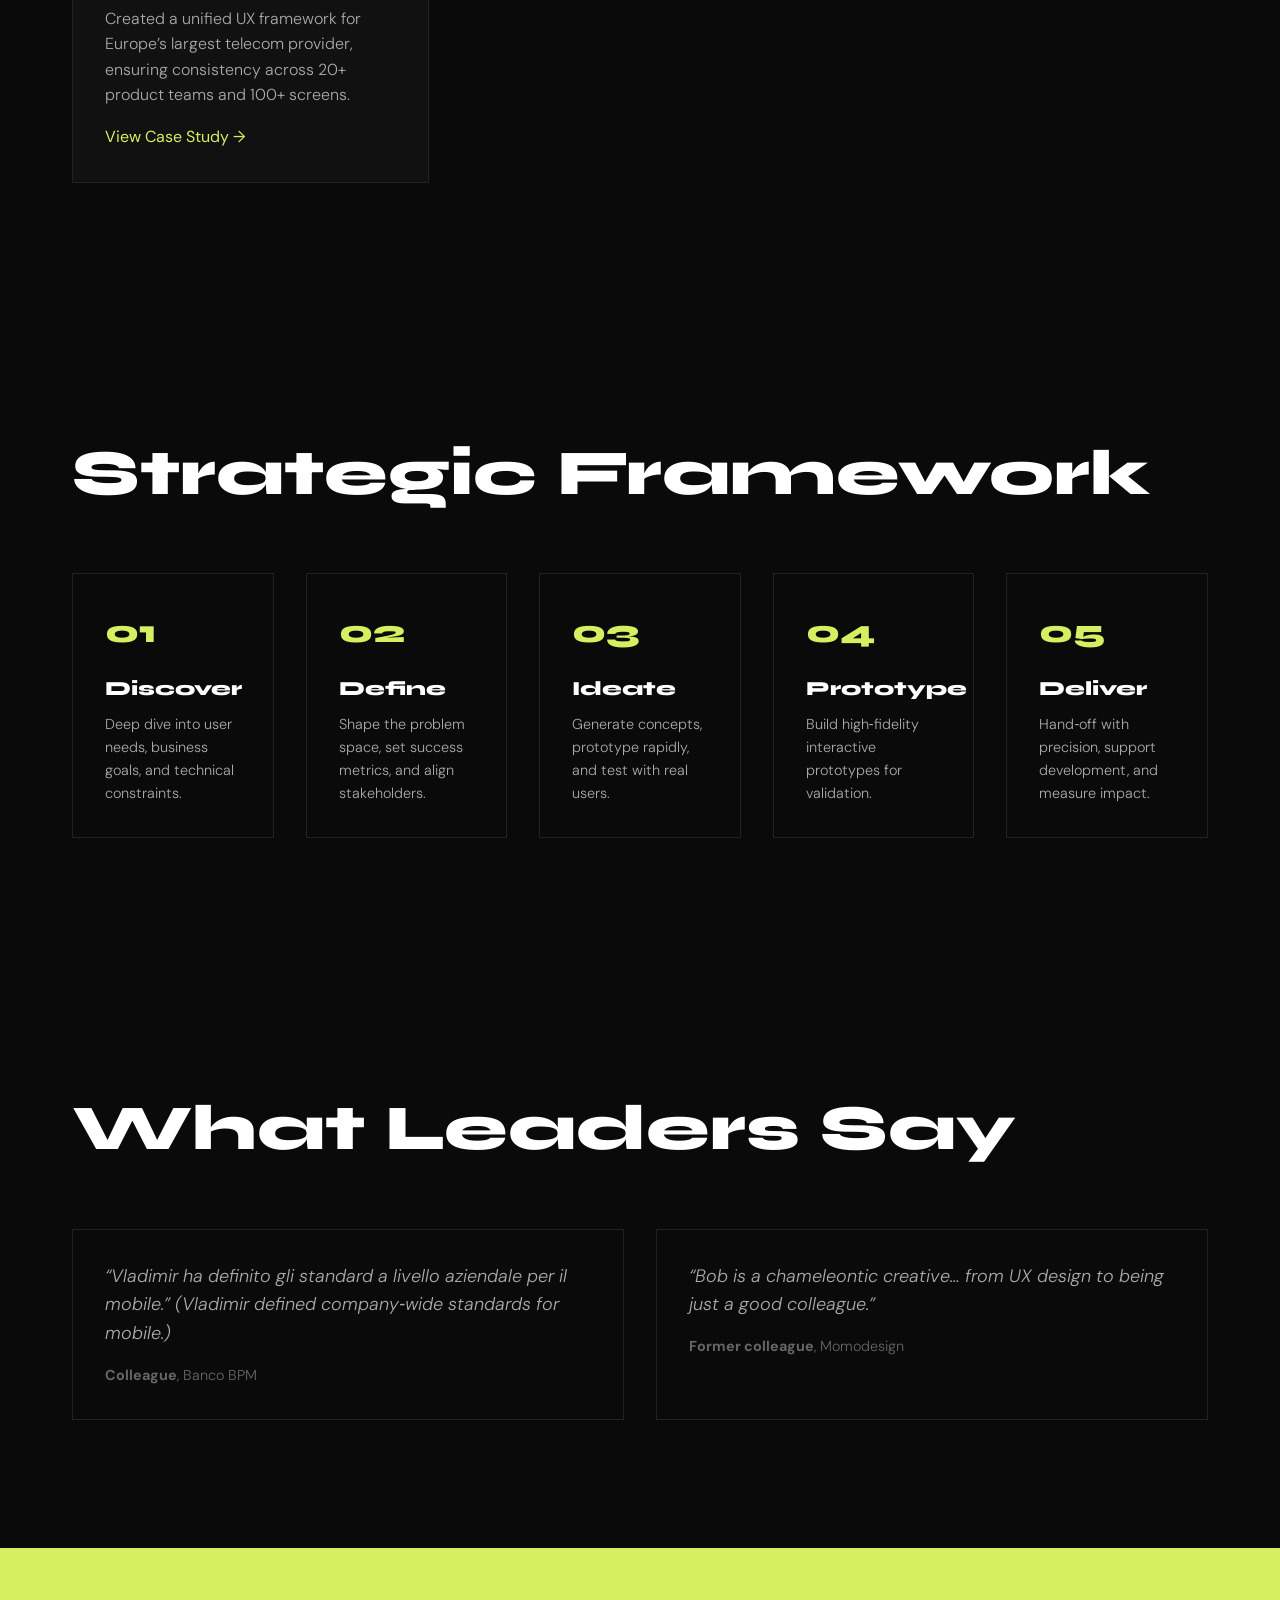
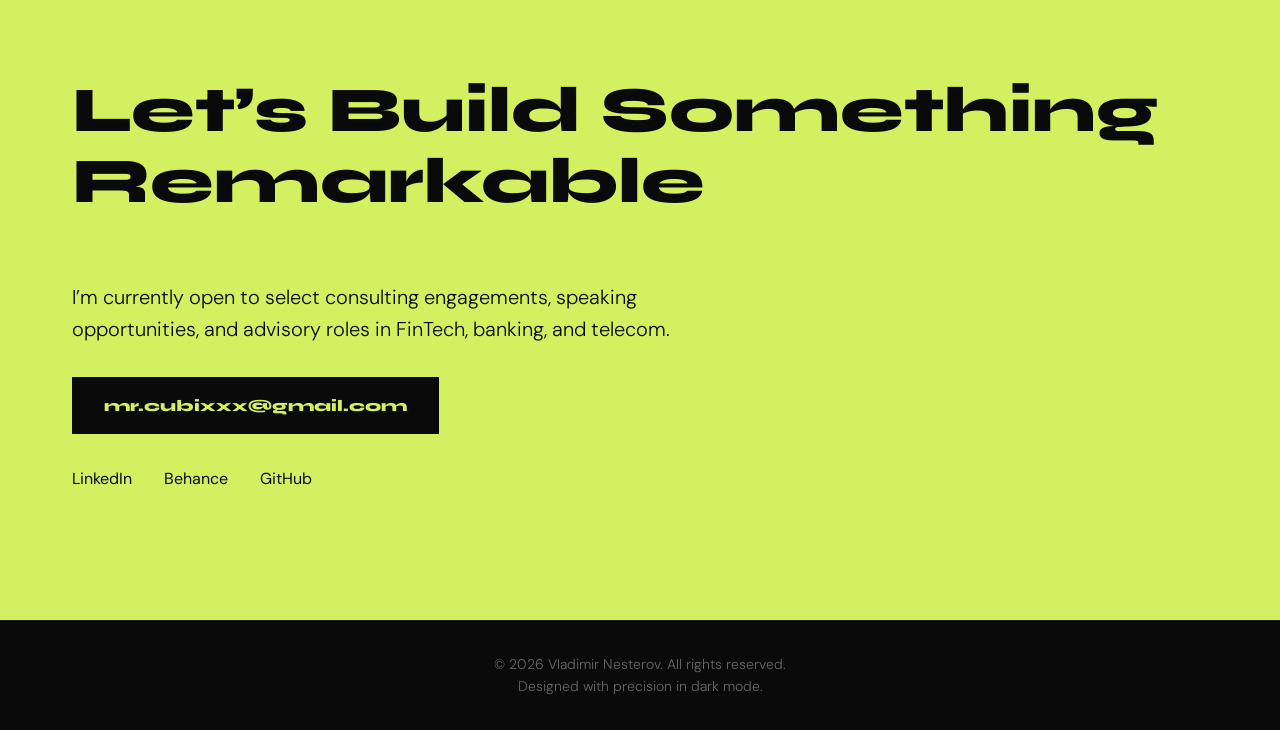
==== commit 4d403052: "Add experimental 3D cube infinite scroll page, update navigation" ====
--- a/index.html
+++ b/index.html
@@ -33,6 +33,7 @@
                 <li><a href="#process">Process</a></li>
                 <li><a href="#testimonials">Testimonials</a></li>
                 <li><a href="#contact" class="nav-contact">Contact</a></li>
+                <li><a href="experimental.html" class="nav-experimental">Experimental</a></li>
             </ul>
         </nav>
     </header>
@@ -139,7 +140,7 @@
                                 Defined enterprise‑wide mobile design standards for Italy’s third‑largest bank,
                                 impacting 4M+ users and earning a LinkedIn recommendation for setting new benchmarks.
                             </p>
-                            <a href="https://www.behance.net/mrcubixxx946f" class="project-link">View Case Study →</a>
+                            <a href="cases/banco-bpm.html" class="project-link">View Case Study →</a>
                         </div>
                     </article>
                     <article class="project">
@@ -154,7 +155,7 @@
                                 Designed the enterprise portal for Italy’s leading telecom provider,
                                 streamlining complex service management for large‑business clients.
                             </p>
-                            <a href="https://www.behance.net/mrcubixxx946f" class="project-link">View Case Study →</a>
+                            <a href="cases/fastweb.html" class="project-link">View Case Study →</a>
                         </div>
                     </article>
                     <article class="project">
@@ -169,7 +170,7 @@
                                 A modular, scalable design system shared on Behance with 11+ appreciations.
                                 Used as a foundation for multiple FinTech and telecom projects.
                             </p>
-                            <a href="https://www.behance.net/mrcubixxx946f" class="project-link">View Case Study →</a>
+                            <a href="cases/design-system.html" class="project-link">View Case Study →</a>
                         </div>
                     </article>
                     <article class="project">
@@ -184,7 +185,7 @@
                                 Created a unified UX framework for Europe’s largest telecom provider,
                                 ensuring consistency across 20+ product teams and 100+ screens.
                             </p>
-                            <a href="https://www.behance.net/mrcubixxx946f" class="project-link">View Case Study →</a>
+                            <a href="cases/deutsche-telekom.html" class="project-link">View Case Study →</a>
                         </div>
                     </article>
                 </div>
--- a/style.css
+++ b/style.css
@@ -170,6 +170,10 @@
     color: var(--accent-primary) !important;
 }
 
+.nav-experimental {
+    color: var(--accent-secondary) !important;
+}
+
 /* Hero */
 .hero {
     min-height: 100vh;
@@ -533,6 +537,110 @@
     transform: translateY(0);
 }
 
+/* Case Study Pages */
+.case-study {
+    padding-top: 120px;
+}
+
+.case-hero {
+    padding: var(--space-xl) 0 var(--space-lg);
+}
+
+.back-link {
+    color: var(--accent-primary);
+    text-decoration: none;
+    font-weight: var(--font-weight-medium);
+    margin-bottom: var(--space-md);
+    display: inline-block;
+}
+
+.back-link:hover {
+    text-decoration: underline;
+}
+
+.case-tags {
+    display: flex;
+    gap: var(--space-xs);
+    margin-bottom: var(--space-md);
+}
+
+.case-title {
+    font-family: var(--font-heading);
+    font-weight: var(--font-weight-heading);
+    font-size: clamp(2.5rem, 6vw, 4rem);
+    line-height: 1.1;
+    margin-bottom: var(--space-sm);
+}
+
+.case-subtitle {
+    font-size: clamp(1.125rem, 2.5vw, 1.5rem);
+    color: var(--text-secondary);
+    max-width: 800px;
+    margin-bottom: var(--space-lg);
+}
+
+.case-meta {
+    display: grid;
+    grid-template-columns: repeat(auto-fit, minmax(200px, 1fr));
+    gap: var(--space-md);
+    border-top: 1px solid var(--border-color);
+    border-bottom: 1px solid var(--border-color);
+    padding: var(--space-md) 0;
+}
+
+.meta-item {
+    font-size: 0.9rem;
+}
+
+.case-content {
+    padding: var(--space-xl) 0;
+}
+
+.case-image-placeholder {
+    margin-bottom: var(--space-xl);
+    border: 1px solid var(--border-color);
+}
+
+.case-text h2 {
+    font-family: var(--font-heading);
+    font-weight: var(--font-weight-heading);
+    font-size: 1.75rem;
+    margin: var(--space-lg) 0 var(--space-sm);
+}
+
+.case-text p {
+    color: var(--text-secondary);
+    margin-bottom: var(--space-md);
+    line-height: 1.7;
+}
+
+.case-text ul {
+    color: var(--text-secondary);
+    padding-left: 1.5rem;
+    margin-bottom: var(--space-md);
+}
+
+.case-text li {
+    margin-bottom: 0.5rem;
+}
+
+.case-navigation {
+    margin-top: var(--space-xl);
+    padding-top: var(--space-md);
+    border-top: 1px solid var(--border-color);
+    text-align: center;
+}
+
+.nav-next {
+    color: var(--accent-primary);
+    text-decoration: none;
+    font-weight: var(--font-weight-medium);
+}
+
+.nav-next:hover {
+    text-decoration: underline;
+}
+
 /* Responsive */
 @media (max-width: 767px) {
     .hero-title {
